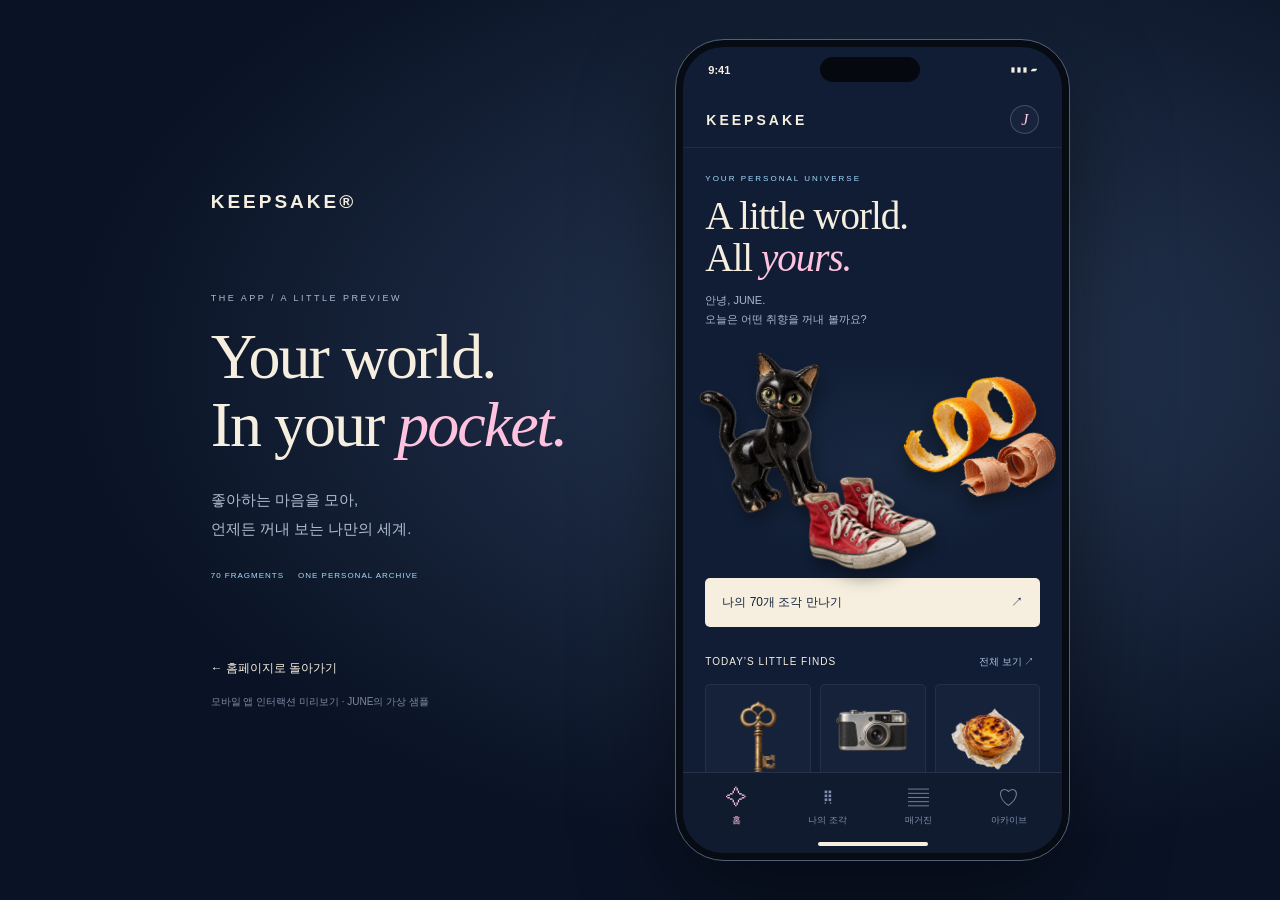
==== app-preview.html @ a2587c5f "Add interactive Keepsake mobile app preview with four tabs" ====
<!doctype html><html lang="ko"><head><meta charset="utf-8"><meta name="viewport" content="width=device-width,initial-scale=1,viewport-fit=cover"><meta name="theme-color" content="#101d35"><title>KEEPSAKE / App preview</title><link rel="stylesheet" href="app-preview.css"></head><body><aside class="presentation"><a href="index.html" class="desktop-brand">KEEPSAKE®</a><p class="eyebrow">THE APP / A LITTLE PREVIEW</p><h1>Your world.<br>In your <em>pocket.</em></h1><p class="description">좋아하는 마음을 모아,<br>언제든 꺼내 보는 나만의 세계.</p><div class="presentation-tags"><span>70 FRAGMENTS</span><span>ONE PERSONAL ARCHIVE</span></div><a class="back" href="index.html">← 홈페이지로 돌아가기</a><small>모바일 앱 인터랙션 미리보기 · JUNE의 가상 샘플</small></aside><div class="phone"><div class="status" aria-hidden="true"><span>9:41</span><span class="island"></span><span>▮▮▮ ▰</span></div><header class="app-header"><a href="index.html">KEEPSAKE</a><button id="profile" aria-label="마이 아카이브 열기">J</button></header><main id="app-content" tabindex="-1"></main><nav class="bottom-nav" aria-label="앱 메뉴"><button data-tab="home" aria-current="page"><span>✧</span>홈</button><button data-tab="world"><span>⠿</span>나의 조각</button><button data-tab="magazine"><span>▤</span>매거진</button><button data-tab="archive"><span>♡</span>아카이브</button></nav><div class="home-indicator" aria-hidden="true"></div></div><dialog id="object-detail"><button id="detail-close" aria-label="닫기">×</button><img id="object-image" alt=""><small id="object-category"></small><h2 id="object-title"></h2><p id="object-story"></p><button id="save-object"></button></dialog><script type="module" src="app-preview.js"></script></body></html>
---- app-preview.css ----
*{box-sizing:border-box}body{margin:0;min-height:100dvh;background:radial-gradient(ellipse at 70% 40%,#283956,#0a1325 65%);color:#f6efdf;font-family:Arial,sans-serif;display:flex;justify-content:center;align-items:center;gap:110px;padding:40px}a{color:inherit;text-decoration:none}button{font:inherit;cursor:pointer}button:focus-visible,a:focus-visible{outline:2px solid #ffc3df;outline-offset:4px}.presentation{max-width:440px}.desktop-brand{font-size:19px;font-weight:bold;letter-spacing:3px}.eyebrow{font-size:9px;letter-spacing:2.5px;color:#adb9d0;margin:80px 0 20px}h1{font:64px/1.06 Georgia,serif;letter-spacing:-2px;margin:0}h1 em{color:#ffc3df;font-weight:normal}.description{font-size:15px;line-height:1.9;color:#b1bdd2;margin:28px 0}.presentation-tags{display:flex;gap:14px;font-size:8px;letter-spacing:1px;color:#a6ddff}.back{display:block;font-size:12px;margin-top:80px}.presentation>small{display:block;font-size:10px;color:#7d8ba5;margin-top:18px}.phone{width:393px;height:820px;max-height:calc(100dvh - 60px);flex-shrink:0;background:#101d35;border:7px solid #070b14;outline:1px solid #536078;border-radius:48px;box-shadow:0 35px 100px #0007;overflow:hidden;display:flex;flex-direction:column;position:relative}.status{height:45px;flex-shrink:0;display:flex;align-items:center;justify-content:space-between;padding:0 25px;font-size:11px;font-weight:bold}.island{width:100px;height:25px;border-radius:20px;background:#05080e}.app-header{display:flex;align-items:center;justify-content:space-between;padding:13px 23px;border-bottom:1px solid #ffffff10}.app-header a{font-size:14px;font-weight:bold;letter-spacing:3px}.app-header button{border:1px solid #ffffff30;border-radius:50%;width:29px;height:29px;color:#ffc3df;background:#ffffff09;font:italic 16px Georgia}#app-content{overflow:auto;flex:1;scrollbar-width:none;padding:26px 22px 20px;outline:none}.kicker{font-size:8px;letter-spacing:2px;color:#a6ddff;margin:0 0 12px}.app-title{font:39px/1.08 Georgia,serif;letter-spacing:-1px;margin:0 0 12px}.app-title em{color:#ffc3df}.subcopy{font-size:11px;line-height:1.7;color:#aab8cf}.hero-collage{height:235px;position:relative;margin:14px -22px 0;background:radial-gradient(ellipse,#26395166,transparent 65%)}.hero-collage img{position:absolute;object-fit:contain;filter:drop-shadow(0 10px 8px #0005)}.hero-collage img:nth-child(1){width:180px;height:180px;left:-5px;top:0;transform:rotate(-16deg)}.hero-collage img:nth-child(2){width:170px;height:165px;right:-5px;top:9px;transform:rotate(12deg)}.hero-collage img:nth-child(3){width:170px;height:135px;left:98px;top:110px;transform:rotate(-14deg)}.primary{display:block;width:100%;text-align:left;padding:16px 17px;border:0;border-radius:5px;background:#f6efdf;color:#13213a;font-size:12px}.primary span{float:right}.section-label{display:flex;justify-content:space-between;align-items:center;font-size:10px;letter-spacing:1px;margin:27px 0 14px}.section-label button{background:none;border:0;color:#afc3df;font-size:10px}.mini-row{display:grid;grid-template-columns:repeat(3,1fr);gap:9px}.mini-card{background:#ffffff06;border:1px solid #ffffff10;border-radius:5px;color:inherit;padding:8px 5px;text-align:left}.mini-card img{width:100%;height:75px;object-fit:contain}.mini-card small{font-size:8px;display:block;color:#a6ddff}.mini-card strong{font-size:10px;font-weight:normal;display:block;margin-top:5px;line-height:1.5}.bottom-nav{display:flex;justify-content:space-around;flex-shrink:0;background:#101b30;border-top:1px solid #ffffff18;padding:12px 8px 8px}.bottom-nav button{display:flex;flex-direction:column;gap:4px;align-items:center;background:none;border:0;color:#8090ad;font-size:9px;min-width:62px}.bottom-nav button span{font-size:21px;line-height:24px}.bottom-nav button[aria-current=page]{color:#ffc3df}.home-indicator{height:17px;flex-shrink:0;background:#101b30}.home-indicator:after{content:'';display:block;width:110px;height:4px;border-radius:5px;margin:6px auto;background:#f6efdf}.search{width:100%;padding:13px;background:#ffffff08;border:1px solid #ffffff20;color:#fff;border-radius:5px;font-size:11px;margin:12px 0}.grid{display:grid;grid-template-columns:1fr 1fr;gap:10px}.grid .mini-card{padding:13px}.grid .mini-card img{height:105px}.grid .mini-card strong{font-size:12px}.chip-row{display:flex;gap:6px;margin:0 0 17px}.chip-row button{background:none;color:#b4c2d8;border:1px solid #ffffff25;padding:7px 9px;border-radius:20px;font-size:9px}.chip-row button[aria-pressed=true]{background:#a6ddff;color:#101d35}.count{font-size:10px;color:#9cadc7;margin-bottom:16px}.edition{position:relative;background:#eae3d4;color:#15233c;padding:22px;margin:22px 0 15px;min-height:240px;overflow:hidden}.edition small{font-size:8px;letter-spacing:1px}.edition h3{font:44px/.95 Georgia;margin:28px 0}.edition img{position:absolute;width:175px;height:170px;right:-12px;bottom:-8px;object-fit:contain;transform:rotate(-15deg)}.edition p{font-size:8px;letter-spacing:1px}.spread-row{display:flex;align-items:center;gap:15px;padding:13px 0;border-bottom:1px solid #ffffff18;text-decoration:none}.spread-thumb{width:85px;height:65px;background:#f5f2e9;display:flex;justify-content:center}.spread-thumb img{width:52px;object-fit:contain}.spread-row small{font-size:8px;color:#a6ddff}.spread-row h3{font:17px Georgia;margin:7px 0}.spread-row>span{margin-left:auto}.profile-card{padding:23px;border:1px solid #ffffff20;margin:20px 0}.profile-card h3{font:34px Georgia;margin:0 0 10px}.profile-stats{display:flex;gap:35px;margin:25px 0 0}.profile-stats strong{display:block;font:28px Georgia}.profile-stats span{font-size:9px;color:#adbad0}.empty{padding:35px 12px;text-align:center;border:1px dashed #ffffff25;font-size:12px;color:#aab8cf;line-height:1.8}dialog{width:min(360px,92vw);border:1px solid #ffffff30;border-radius:15px;background:#16243d;color:#f6efdf;padding:25px}dialog::backdrop{background:#050a17bb}dialog>img{width:100%;height:220px;object-fit:contain}dialog>small{font-size:9px;color:#a6ddff}dialog h2{font:28px Georgia}dialog p{font-size:13px;line-height:1.8;color:#b8c4d8}#detail-close{position:absolute;right:14px;top:10px;font-size:25px;border:0;background:none;color:inherit}#save-object{width:100%;padding:12px;border:1px solid #ffc3df66;background:none;color:#ffc3df;border-radius:5px;font-size:12px}@media(max-width:850px){body{gap:40px;padding:25px}.presentation{max-width:290px}h1{font-size:47px}.phone{width:370px}.eyebrow{margin-top:45px}}@media(max-width:650px){body{padding:0;background:#101d35;display:block}.presentation{display:none}.phone{width:100%;height:100dvh;max-height:none;border:0;outline:0;border-radius:0;box-shadow:none}.status{display:none}.app-header{padding-top:max(16px,env(safe-area-inset-top))}#app-content{padding-top:28px}.home-indicator{height:max(17px,env(safe-area-inset-bottom))}.hero-collage{max-width:390px;margin-left:auto;margin-right:auto}}
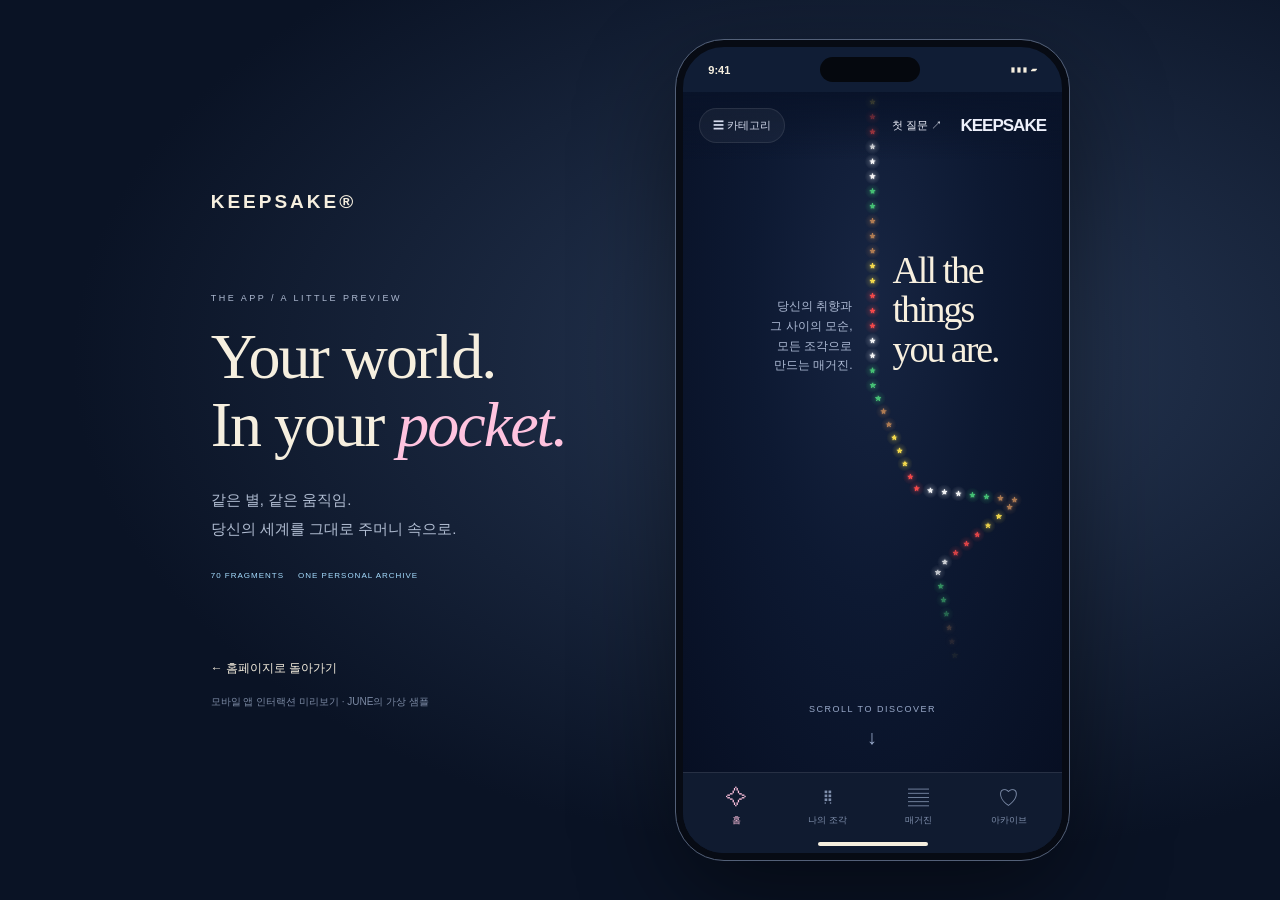
==== commit 2dcf79ab: "Use original desktop pages and star interactions in app preview" ====
--- a/app-preview.html
+++ b/app-preview.html
@@ -1 +1 @@
-<!doctype html><html lang="ko"><head><meta charset="utf-8"><meta name="viewport" content="width=device-width,initial-scale=1,viewport-fit=cover"><meta name="theme-color" content="#101d35"><title>KEEPSAKE / App preview</title><link rel="stylesheet" href="app-preview.css"></head><body><aside class="presentation"><a href="index.html" class="desktop-brand">KEEPSAKE®</a><p class="eyebrow">THE APP / A LITTLE PREVIEW</p><h1>Your world.<br>In your <em>pocket.</em></h1><p class="description">좋아하는 마음을 모아,<br>언제든 꺼내 보는 나만의 세계.</p><div class="presentation-tags"><span>70 FRAGMENTS</span><span>ONE PERSONAL ARCHIVE</span></div><a class="back" href="index.html">← 홈페이지로 돌아가기</a><small>모바일 앱 인터랙션 미리보기 · JUNE의 가상 샘플</small></aside><div class="phone"><div class="status" aria-hidden="true"><span>9:41</span><span class="island"></span><span>▮▮▮ ▰</span></div><header class="app-header"><a href="index.html">KEEPSAKE</a><button id="profile" aria-label="마이 아카이브 열기">J</button></header><main id="app-content" tabindex="-1"></main><nav class="bottom-nav" aria-label="앱 메뉴"><button data-tab="home" aria-current="page"><span>✧</span>홈</button><button data-tab="world"><span>⠿</span>나의 조각</button><button data-tab="magazine"><span>▤</span>매거진</button><button data-tab="archive"><span>♡</span>아카이브</button></nav><div class="home-indicator" aria-hidden="true"></div></div><dialog id="object-detail"><button id="detail-close" aria-label="닫기">×</button><img id="object-image" alt=""><small id="object-category"></small><h2 id="object-title"></h2><p id="object-story"></p><button id="save-object"></button></dialog><script type="module" src="app-preview.js"></script></body></html>
+<!doctype html><html lang="ko"><head><meta charset="utf-8"><meta name="viewport" content="width=device-width,initial-scale=1,viewport-fit=cover"><meta name="theme-color" content="#101d35"><title>KEEPSAKE / App preview</title><link rel="stylesheet" href="app-preview.css?v=desktop-ui1"></head><body><aside class="presentation"><a href="index.html" class="desktop-brand">KEEPSAKE®</a><p class="eyebrow">THE APP / A LITTLE PREVIEW</p><h1>Your world.<br>In your <em>pocket.</em></h1><p class="description">같은 별, 같은 움직임.<br>당신의 세계를 그대로 주머니 속으로.</p><div class="presentation-tags"><span>70 FRAGMENTS</span><span>ONE PERSONAL ARCHIVE</span></div><a class="back" href="index.html">← 홈페이지로 돌아가기</a><small>모바일 앱 인터랙션 미리보기 · JUNE의 가상 샘플</small></aside><div class="phone"><div class="status" aria-hidden="true"><span>9:41</span><span class="island"></span><span>▮▮▮ ▰</span></div><header class="app-header"><a href="index.html">KEEPSAKE</a><button id="profile" aria-label="마이 아카이브 열기">J</button></header><main id="app-content" tabindex="-1"></main><nav class="bottom-nav" aria-label="앱 메뉴"><button data-tab="home" aria-current="page"><span>✧</span>홈</button><button data-tab="world"><span>⠿</span>나의 조각</button><button data-tab="magazine"><span>▤</span>매거진</button><button data-tab="archive"><span>♡</span>아카이브</button></nav><div class="home-indicator" aria-hidden="true"></div></div><dialog id="object-detail"><button id="detail-close" aria-label="닫기">×</button><img id="object-image" alt=""><small id="object-category"></small><h2 id="object-title"></h2><p id="object-story"></p><button id="save-object"></button></dialog><script type="module" src="app-preview.js?v=desktop-ui1"></script></body></html>
--- a/app-preview.css
+++ b/app-preview.css
@@ -1 +1,5 @@
 *{box-sizing:border-box}body{margin:0;min-height:100dvh;background:radial-gradient(ellipse at 70% 40%,#283956,#0a1325 65%);color:#f6efdf;font-family:Arial,sans-serif;display:flex;justify-content:center;align-items:center;gap:110px;padding:40px}a{color:inherit;text-decoration:none}button{font:inherit;cursor:pointer}button:focus-visible,a:focus-visible{outline:2px solid #ffc3df;outline-offset:4px}.presentation{max-width:440px}.desktop-brand{font-size:19px;font-weight:bold;letter-spacing:3px}.eyebrow{font-size:9px;letter-spacing:2.5px;color:#adb9d0;margin:80px 0 20px}h1{font:64px/1.06 Georgia,serif;letter-spacing:-2px;margin:0}h1 em{color:#ffc3df;font-weight:normal}.description{font-size:15px;line-height:1.9;color:#b1bdd2;margin:28px 0}.presentation-tags{display:flex;gap:14px;font-size:8px;letter-spacing:1px;color:#a6ddff}.back{display:block;font-size:12px;margin-top:80px}.presentation>small{display:block;font-size:10px;color:#7d8ba5;margin-top:18px}.phone{width:393px;height:820px;max-height:calc(100dvh - 60px);flex-shrink:0;background:#101d35;border:7px solid #070b14;outline:1px solid #536078;border-radius:48px;box-shadow:0 35px 100px #0007;overflow:hidden;display:flex;flex-direction:column;position:relative}.status{height:45px;flex-shrink:0;display:flex;align-items:center;justify-content:space-between;padding:0 25px;font-size:11px;font-weight:bold}.island{width:100px;height:25px;border-radius:20px;background:#05080e}.app-header{display:flex;align-items:center;justify-content:space-between;padding:13px 23px;border-bottom:1px solid #ffffff10}.app-header a{font-size:14px;font-weight:bold;letter-spacing:3px}.app-header button{border:1px solid #ffffff30;border-radius:50%;width:29px;height:29px;color:#ffc3df;background:#ffffff09;font:italic 16px Georgia}#app-content{overflow:auto;flex:1;scrollbar-width:none;padding:26px 22px 20px;outline:none}.kicker{font-size:8px;letter-spacing:2px;color:#a6ddff;margin:0 0 12px}.app-title{font:39px/1.08 Georgia,serif;letter-spacing:-1px;margin:0 0 12px}.app-title em{color:#ffc3df}.subcopy{font-size:11px;line-height:1.7;color:#aab8cf}.hero-collage{height:235px;position:relative;margin:14px -22px 0;background:radial-gradient(ellipse,#26395166,transparent 65%)}.hero-collage img{position:absolute;object-fit:contain;filter:drop-shadow(0 10px 8px #0005)}.hero-collage img:nth-child(1){width:180px;height:180px;left:-5px;top:0;transform:rotate(-16deg)}.hero-collage img:nth-child(2){width:170px;height:165px;right:-5px;top:9px;transform:rotate(12deg)}.hero-collage img:nth-child(3){width:170px;height:135px;left:98px;top:110px;transform:rotate(-14deg)}.primary{display:block;width:100%;text-align:left;padding:16px 17px;border:0;border-radius:5px;background:#f6efdf;color:#13213a;font-size:12px}.primary span{float:right}.section-label{display:flex;justify-content:space-between;align-items:center;font-size:10px;letter-spacing:1px;margin:27px 0 14px}.section-label button{background:none;border:0;color:#afc3df;font-size:10px}.mini-row{display:grid;grid-template-columns:repeat(3,1fr);gap:9px}.mini-card{background:#ffffff06;border:1px solid #ffffff10;border-radius:5px;color:inherit;padding:8px 5px;text-align:left}.mini-card img{width:100%;height:75px;object-fit:contain}.mini-card small{font-size:8px;display:block;color:#a6ddff}.mini-card strong{font-size:10px;font-weight:normal;display:block;margin-top:5px;line-height:1.5}.bottom-nav{display:flex;justify-content:space-around;flex-shrink:0;background:#101b30;border-top:1px solid #ffffff18;padding:12px 8px 8px}.bottom-nav button{display:flex;flex-direction:column;gap:4px;align-items:center;background:none;border:0;color:#8090ad;font-size:9px;min-width:62px}.bottom-nav button span{font-size:21px;line-height:24px}.bottom-nav button[aria-current=page]{color:#ffc3df}.home-indicator{height:17px;flex-shrink:0;background:#101b30}.home-indicator:after{content:'';display:block;width:110px;height:4px;border-radius:5px;margin:6px auto;background:#f6efdf}.search{width:100%;padding:13px;background:#ffffff08;border:1px solid #ffffff20;color:#fff;border-radius:5px;font-size:11px;margin:12px 0}.grid{display:grid;grid-template-columns:1fr 1fr;gap:10px}.grid .mini-card{padding:13px}.grid .mini-card img{height:105px}.grid .mini-card strong{font-size:12px}.chip-row{display:flex;gap:6px;margin:0 0 17px}.chip-row button{background:none;color:#b4c2d8;border:1px solid #ffffff25;padding:7px 9px;border-radius:20px;font-size:9px}.chip-row button[aria-pressed=true]{background:#a6ddff;color:#101d35}.count{font-size:10px;color:#9cadc7;margin-bottom:16px}.edition{position:relative;background:#eae3d4;color:#15233c;padding:22px;margin:22px 0 15px;min-height:240px;overflow:hidden}.edition small{font-size:8px;letter-spacing:1px}.edition h3{font:44px/.95 Georgia;margin:28px 0}.edition img{position:absolute;width:175px;height:170px;right:-12px;bottom:-8px;object-fit:contain;transform:rotate(-15deg)}.edition p{font-size:8px;letter-spacing:1px}.spread-row{display:flex;align-items:center;gap:15px;padding:13px 0;border-bottom:1px solid #ffffff18;text-decoration:none}.spread-thumb{width:85px;height:65px;background:#f5f2e9;display:flex;justify-content:center}.spread-thumb img{width:52px;object-fit:contain}.spread-row small{font-size:8px;color:#a6ddff}.spread-row h3{font:17px Georgia;margin:7px 0}.spread-row>span{margin-left:auto}.profile-card{padding:23px;border:1px solid #ffffff20;margin:20px 0}.profile-card h3{font:34px Georgia;margin:0 0 10px}.profile-stats{display:flex;gap:35px;margin:25px 0 0}.profile-stats strong{display:block;font:28px Georgia}.profile-stats span{font-size:9px;color:#adbad0}.empty{padding:35px 12px;text-align:center;border:1px dashed #ffffff25;font-size:12px;color:#aab8cf;line-height:1.8}dialog{width:min(360px,92vw);border:1px solid #ffffff30;border-radius:15px;background:#16243d;color:#f6efdf;padding:25px}dialog::backdrop{background:#050a17bb}dialog>img{width:100%;height:220px;object-fit:contain}dialog>small{font-size:9px;color:#a6ddff}dialog h2{font:28px Georgia}dialog p{font-size:13px;line-height:1.8;color:#b8c4d8}#detail-close{position:absolute;right:14px;top:10px;font-size:25px;border:0;background:none;color:inherit}#save-object{width:100%;padding:12px;border:1px solid #ffc3df66;background:none;color:#ffc3df;border-radius:5px;font-size:12px}@media(max-width:850px){body{gap:40px;padding:25px}.presentation{max-width:290px}h1{font-size:47px}.phone{width:370px}.eyebrow{margin-top:45px}}@media(max-width:650px){body{padding:0;background:#101d35;display:block}.presentation{display:none}.phone{width:100%;height:100dvh;max-height:none;border:0;outline:0;border-radius:0;box-shadow:none}.status{display:none}.app-header{padding-top:max(16px,env(safe-area-inset-top))}#app-content{padding-top:28px}.home-indicator{height:max(17px,env(safe-area-inset-bottom))}.hero-collage{max-width:390px;margin-left:auto;margin-right:auto}}
+
+/* The app uses the same live pages, canvas and animations as desktop. */
+.desktop-site-app .app-header{display:none}.desktop-site-content{padding:0!important;min-height:0;overflow:hidden!important;position:relative}.desktop-page-frame{display:block;width:100%;height:100%;border:0;background:#091329}.desktop-page-frame[hidden]{display:none!important}
+
